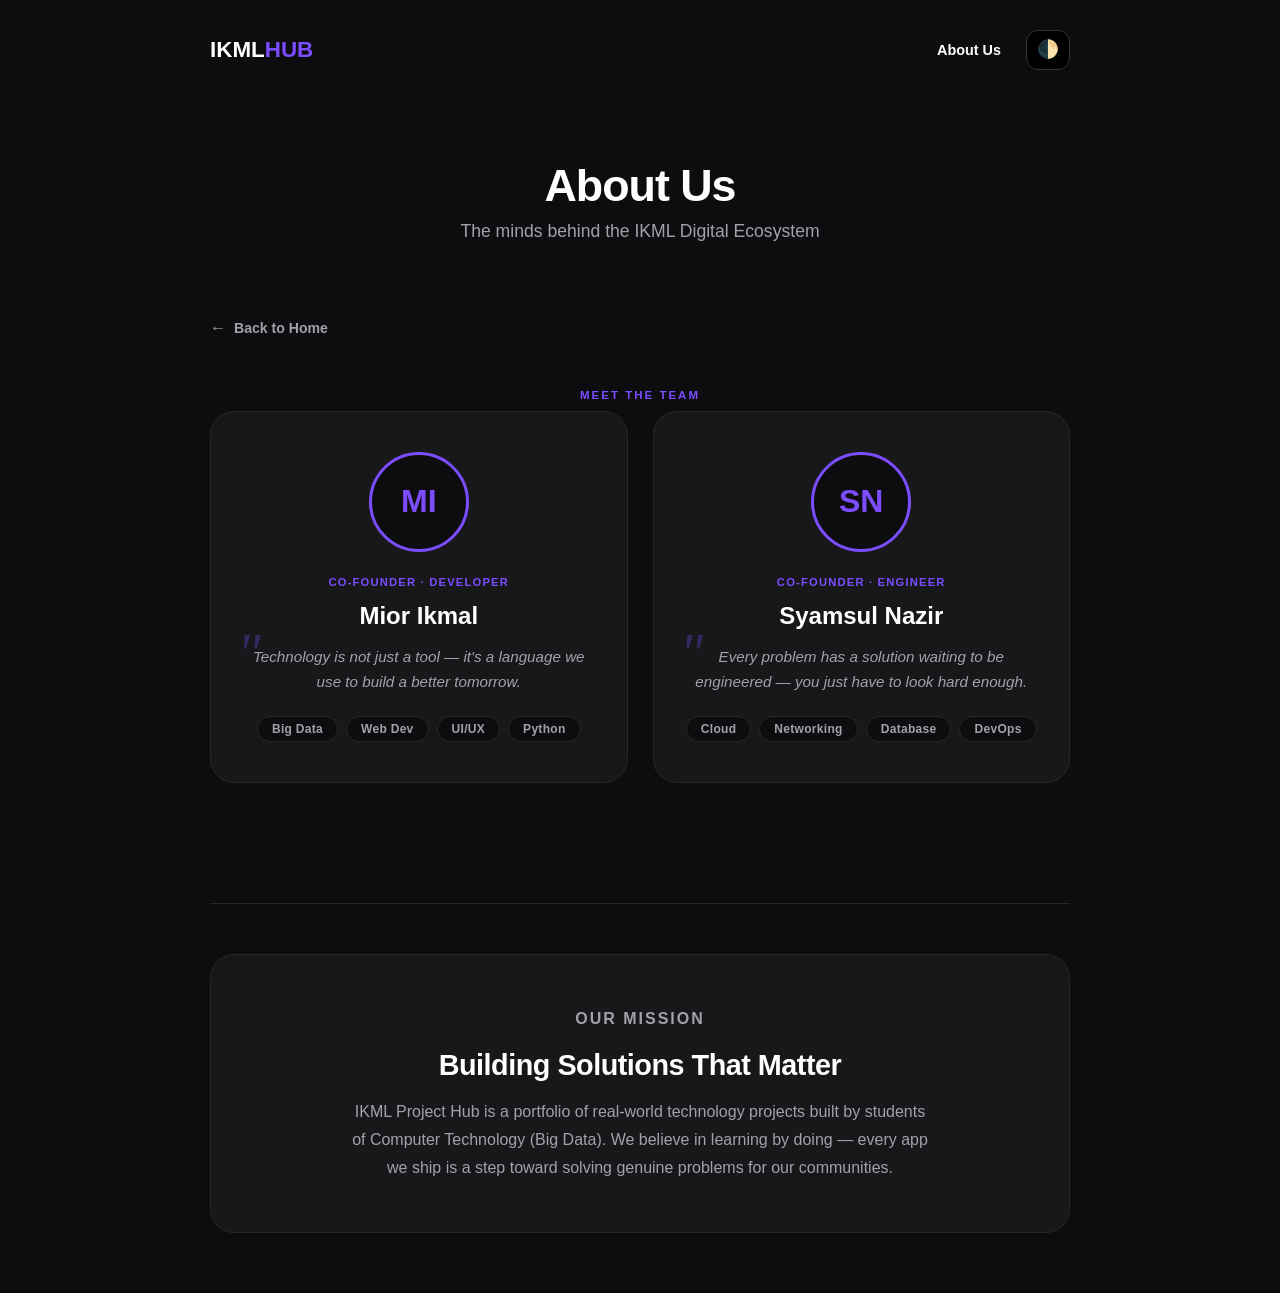
==== aboutus.html @ 6c29adbc "about us" ====
<!DOCTYPE html>
<html lang="en">
<head>
    <meta charset="UTF-8">
    <meta name="viewport" content="width=device-width, initial-scale=1.0">
    <title>About Us – IKML Project Hub</title>
    <link rel="stylesheet" href="homepage.css">
    <script src="https://code.jquery.com/jquery-3.7.1.min.js"></script>
    <script>
        function toggleTheme() {
            const current = document.documentElement.className;
            const next = current === 'light-theme' ? 'dark-theme' : 'light-theme';
            document.documentElement.className = next;
            localStorage.setItem('app-theme', next);
        }

        $(function() {
            const savedTheme = localStorage.getItem('app-theme') || 'dark-theme';
            document.documentElement.className = savedTheme;
        });
    </script>
    <style>
        /* ── About Us page extras ── */

        /* Section title */
        .section-label {
            text-align: center;
            font-size: 0.72rem;
            text-transform: uppercase;
            font-weight: 800;
            letter-spacing: 2px;
            color: var(--primary-purple);
            margin-bottom: 10px;
        }

        /* Team grid – two columns max */
        .team-grid {
            display: grid;
            grid-template-columns: repeat(auto-fit, minmax(320px, 1fr));
            gap: 25px;
            padding-bottom: 60px;
        }

        /* Profile card */
        .profile-card {
            background-color: var(--card-bg);
            border: 1px solid var(--border-color);
            border-radius: 24px;
            padding: 40px 30px;
            text-align: center;
            transition: border-color 0.25s ease, transform 0.25s ease;
        }

        .profile-card:hover {
            border-color: var(--primary-purple);
            transform: translateY(-4px);
        }

        /* Avatar wrapper */
        .avatar-wrap {
            width: 100px;
            height: 100px;
            margin: 0 auto 20px;
            border-radius: 50%;
            border: 3px solid var(--primary-purple);
            overflow: hidden;
            background: var(--bg-color);
            display: flex;
            align-items: center;
            justify-content: center;
        }

        .avatar-wrap img {
            width: 100%;
            height: 100%;
            object-fit: cover;
        }

        /* Fallback initials avatar */
        .avatar-initials {
            font-size: 2rem;
            font-weight: 900;
            color: var(--primary-purple);
        }

        /* Role badge */
        .role-tag {
            font-size: 0.7rem;
            text-transform: uppercase;
            font-weight: 800;
            color: var(--primary-purple);
            letter-spacing: 1.2px;
        }

        .profile-card h3 {
            margin: 12px 0 6px;
            font-size: 1.5rem;
            font-weight: 800;
            color: var(--text-high);
        }

        /* Quote / tagline */
        .profile-quote {
            color: var(--text-low);
            font-size: 0.95rem;
            line-height: 1.65;
            font-style: italic;
            margin: 14px 0 22px;
            position: relative;
            padding: 0 10px;
        }

        .profile-quote::before {
            content: '"';
            font-size: 3.5rem;
            color: var(--primary-purple);
            opacity: 0.3;
            position: absolute;
            top: -18px;
            left: -4px;
            font-family: Georgia, serif;
            line-height: 1;
        }

        /* Skills pills */
        .skill-pills {
            display: flex;
            flex-wrap: wrap;
            justify-content: center;
            gap: 8px;
            margin-top: 6px;
        }

        .pill {
            background: var(--bg-color);
            border: 1px solid var(--border-color);
            color: var(--text-low);
            font-size: 0.75rem;
            font-weight: 600;
            padding: 5px 14px;
            border-radius: 999px;
            letter-spacing: 0.3px;
            transition: border-color 0.2s, color 0.2s;
        }

        .pill:hover {
            border-color: var(--primary-purple);
            color: var(--primary-purple);
        }

        /* Divider */
        .divider {
            border: none;
            border-top: 1px solid var(--border-color);
            margin: 60px 0 50px;
        }

        /* Mission block */
        .mission-block {
            background-color: var(--card-bg);
            border: 1px solid var(--border-color);
            border-radius: 24px;
            padding: 50px 40px;
            text-align: center;
            margin-bottom: 60px;
        }

        .mission-block h2 {
            font-size: 1.8rem;
            font-weight: 900;
            margin: 0 0 16px;
            letter-spacing: -0.5px;
        }

        .mission-block p {
            color: var(--text-low);
            font-size: 1rem;
            line-height: 1.75;
            max-width: 580px;
            margin: 0 auto;
        }

        /* Back link */
        .back-link {
            display: inline-flex;
            align-items: center;
            gap: 8px;
            color: var(--text-low);
            text-decoration: none;
            font-size: 0.88rem;
            font-weight: 600;
            margin-bottom: 40px;
            transition: color 0.2s;
        }

        .back-link:hover { color: var(--primary-purple); }
        .back-link::before { content: '←'; font-size: 1rem; }

        @media (max-width: 600px) {
            .team-grid { grid-template-columns: 1fr; }
            .mission-block { padding: 36px 24px; }
            .mission-block h2 { font-size: 1.4rem; }
        }
    </style>
</head>
<body>

<div class="page-wrapper">

    <!-- ── Navigation (same as homepage) ── -->
    <nav class="main-nav">
        <div class="logo">IKML<span>HUB</span></div>
        <div class="nav-links">
            <a href="aboutus.html" class="nav-item">About Us</a>
            <button onclick="toggleTheme()" class="theme-toggle">🌓</button>
        </div>
    </nav>

    <!-- ── Hero ── -->
    <header class="hero">
        <h1>About Us</h1>
        <p>The minds behind the IKML Digital Ecosystem</p>
    </header>

    <!-- Back to homepage -->
    <a href="homepage.html" class="back-link">Back to Home</a>

    <!-- ── Team Cards ── -->
    <p class="section-label">Meet the Team</p>

    <main class="team-grid">

        <!-- Member 1: Mior Ikmal -->
        <div class="profile-card">
            <div class="avatar-wrap">
                <!-- Replace src with real photo path e.g. "miorikmal.jpg" -->
                <img src="miorikmal.jpg" alt="Mior Ikmal"
                     onerror="this.style.display='none'; this.nextElementSibling.style.display='flex';">
                <div class="avatar-initials" style="display:none;">MI</div>
            </div>
            <span class="role-tag">Co-Founder · Developer</span>
            <h3>Mior Ikmal</h3>
            <p class="profile-quote">
                Technology is not just a tool — it's a language we use to build a better tomorrow.
            </p>
            <div class="skill-pills">
                <span class="pill">Big Data</span>
                <span class="pill">Web Dev</span>
                <span class="pill">UI/UX</span>
                <span class="pill">Python</span>
            </div>
        </div>

        <!-- Member 2: Syamsul Nazir -->
        <div class="profile-card">
            <div class="avatar-wrap">
                <!-- Replace src with real photo path e.g. "syamsulnazir.jpg" -->
                <img src="syamsulnazir.jpg" alt="Syamsul Nazir"
                     onerror="this.style.display='none'; this.nextElementSibling.style.display='flex';">
                <div class="avatar-initials" style="display:none;">SN</div>
            </div>
            <span class="role-tag">Co-Founder · Engineer</span>
            <h3>Syamsul Nazir</h3>
            <p class="profile-quote">
                Every problem has a solution waiting to be engineered — you just have to look hard enough.
            </p>
            <div class="skill-pills">
                <span class="pill">Cloud</span>
                <span class="pill">Networking</span>
                <span class="pill">Database</span>
                <span class="pill">DevOps</span>
            </div>
        </div>

    </main>

    <hr class="divider">

    <!-- ── Mission Block ── -->
    <div class="mission-block">
        <p class="section-label" style="text-align:center; margin-bottom:16px;">Our Mission</p>
        <h2>Building Solutions That Matter</h2>
        <p>
            IKML Project Hub is a portfolio of real-world technology projects built by students
            of Computer Technology (Big Data). We believe in learning by doing — every app we
            ship is a step toward solving genuine problems for our communities.
        </p>
    </div>

</div>
</body>
</html>
---- homepage.css ----
:root {
    --bg-color: #0d0d0f;
    --card-bg: #18181b;
    --border-color: #27272a;
    --primary-purple: #7c4dff;
    --text-high: #ffffff;
    --text-low: #a1a1aa;
    /* Theme switcher variables */
    --switcher-bg: #000000;
    --switcher-text: #ffffff;
    --switcher-border: #333333;
}

.light-theme {
    --bg-color: #f4f4f5;
    --card-bg: #ffffff;
    --border-color: #e4e4e7;
    --primary-purple: #6200ee;
    --text-high: #18181b;
    --text-low: #52525b;
    /* Switcher stays black in light mode */
    --switcher-bg: #000000;
    --switcher-text: #ffffff;
    --switcher-border: #000000;
}

* {
    box-sizing: border-box;
    transition: background 0.3s ease, color 0.3s ease, border-color 0.3s ease;
}

body {
    margin: 0;
    padding: 0;
    font-family: 'Inter', -apple-system, BlinkMacSystemFont, "Segoe UI", Roboto, sans-serif;
    background-color: var(--bg-color);
    color: var(--text-high);
}

.page-wrapper {
    max-width: 900px;
    margin: 0 auto;
    padding: 0 20px;
}

/* Navigation */
.main-nav {
    display: flex;
    justify-content: space-between;
    align-items: center;
    padding: 30px 0;
}

.logo {
    font-weight: 800;
    font-size: 1.4rem;
}

.logo span { color: var(--primary-purple); }

.nav-links {
    display: flex;
    align-items: center;
    gap: 25px;
}

.nav-item {
    text-decoration: none;
    color: var(--text-high);
    font-weight: 600;
    font-size: 0.9rem;
    transition: color 0.2s;
}

.nav-item:hover {
    color: var(--primary-purple);
}

/* Black Theme Toggle */
.theme-toggle {
    background-color: var(--switcher-bg);
    color: var(--switcher-text);
    border: 1px solid var(--switcher-border);
    padding: 10px;
    border-radius: 12px;
    cursor: pointer;
    font-size: 1.1rem;
    display: flex;
    align-items: center;
    justify-content: center;
    line-height: 1;
    /* Prevent lag by using simple transform */
    transition: transform 0.1s ease;
}

.theme-toggle:hover {
    transform: scale(1.05);
}

.theme-toggle:active {
    transform: scale(0.95);
}

/* Hero Section */
.hero {
    text-align: center;
    padding: 60px 0;
}

.hero h1 {
    font-size: 2.8rem;
    margin: 0;
    font-weight: 900;
    letter-spacing: -1px;
}

.hero p {
    color: var(--text-low);
    margin-top: 10px;
    font-size: 1.1rem;
}

/* App Grid */
.app-grid {
    display: grid;
    grid-template-columns: repeat(auto-fit, minmax(320px, 1fr));
    gap: 25px;
    padding-bottom: 60px;
}

.app-card {
    background-color: var(--card-bg);
    border: 1px solid var(--border-color);
    border-radius: 24px;
    padding: 40px 30px;
    text-align: center;
}

.app-card:hover {
    border-color: var(--primary-purple);
}

/* Logo Frame */
.logo-box {
    width: 80px;
    height: 80px;
    margin: 0 auto 20px;
    background: var(--bg-color);
    border: 1px solid var(--border-color);
    border-radius: 20px;
    padding: 15px;
    display: flex;
    align-items: center;
    justify-content: center;
}

.project-icon {
    max-width: 100%;
    max-height: 100%;
    object-fit: contain;
}

/* App Content */
.category-tag {
    font-size: 0.7rem;
    text-transform: uppercase;
    font-weight: 800;
    color: var(--primary-purple);
    letter-spacing: 1.2px;
}

.app-info h3 {
    margin: 12px 0 8px;
    font-size: 1.6rem;
    font-weight: 800;
}

.app-info p {
    color: var(--text-low);
    font-size: 0.95rem;
    line-height: 1.6;
    margin-bottom: 30px;
}

.btn-primary {
    display: inline-block;
    background-color: var(--primary-purple);
    color: #ffffff;
    text-decoration: none;
    padding: 14px 32px;
    border-radius: 14px;
    font-weight: 700;
    font-size: 0.9rem;
}

.btn-primary:hover {
    filter: brightness(1.1);
}

/* Mobile Tweak */
@media (max-width: 600px) {
    .hero h1 { font-size: 2.3rem; }
    .app-grid { grid-template-columns: 1fr; }
    .main-nav { padding: 20px 0; }
}
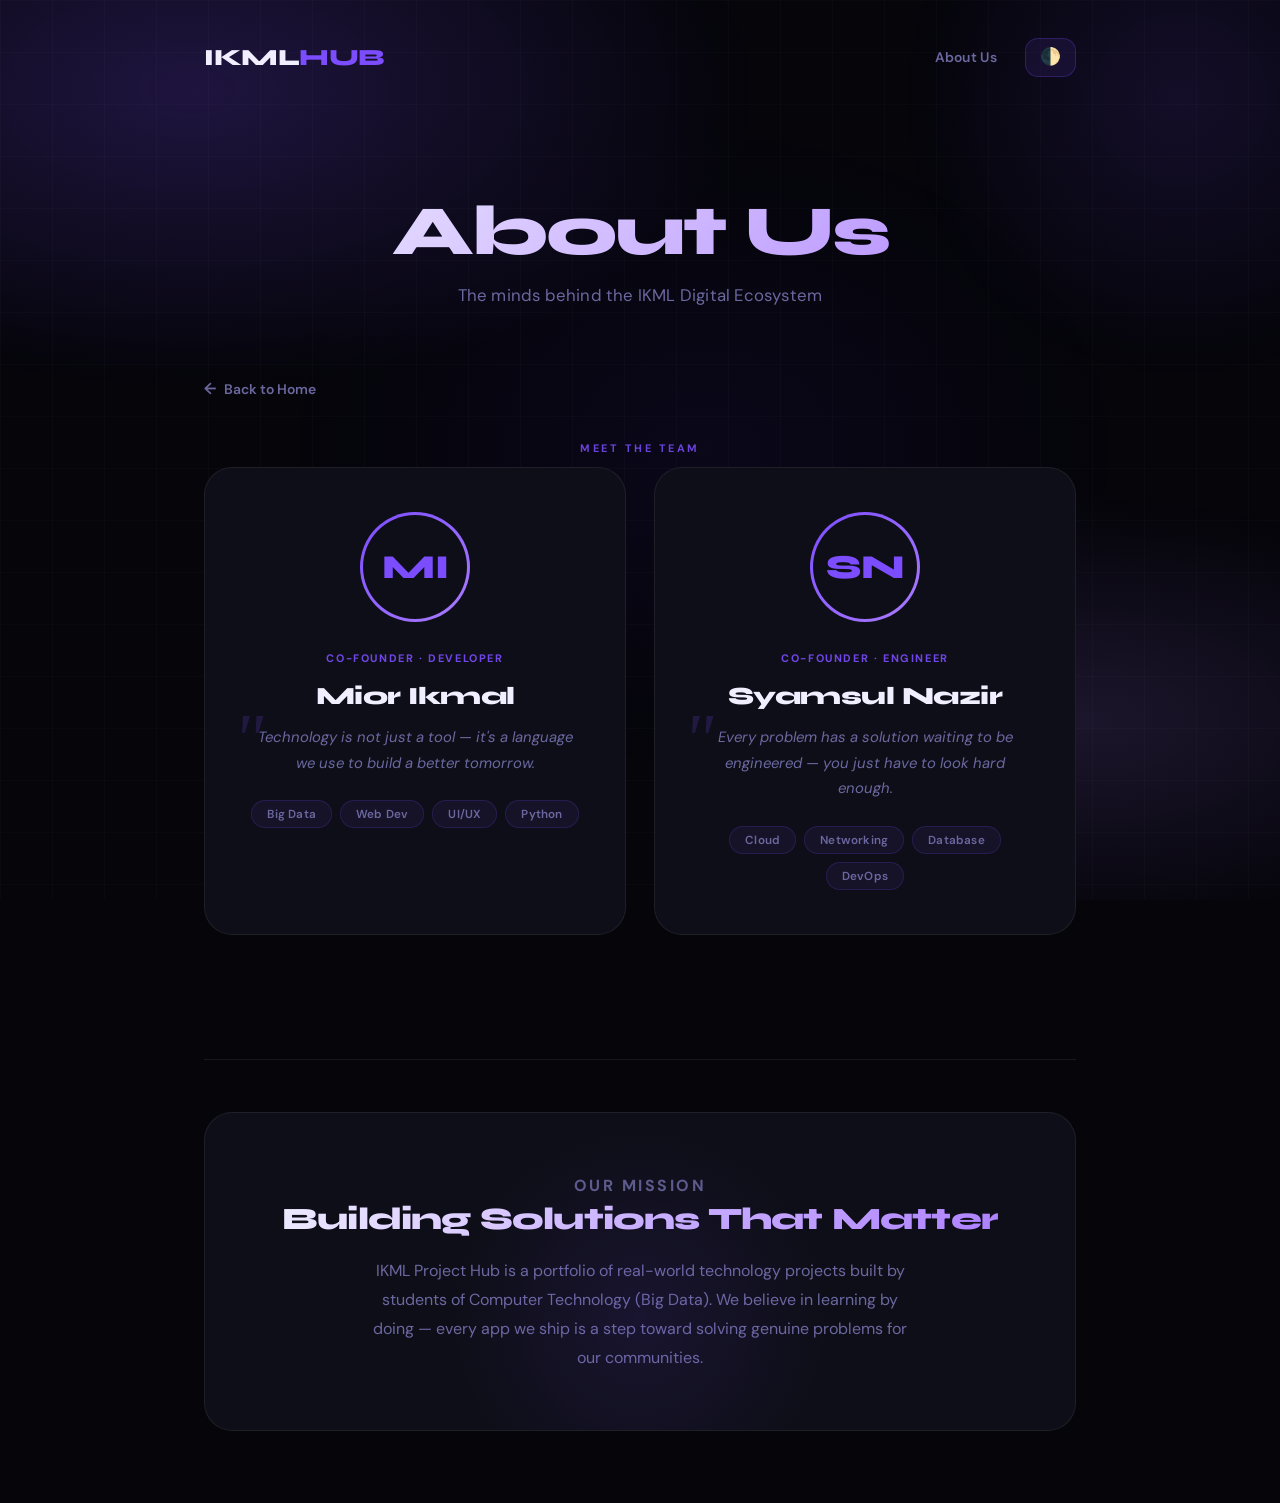
==== commit 43ba984c: "new changes" ====
--- a/aboutus.html
+++ b/aboutus.html
@@ -13,229 +13,45 @@
             document.documentElement.className = next;
             localStorage.setItem('app-theme', next);
         }
-
         $(function() {
             const savedTheme = localStorage.getItem('app-theme') || 'dark-theme';
             document.documentElement.className = savedTheme;
         });
     </script>
-    <style>
-        /* ── About Us page extras ── */
-
-        /* Section title */
-        .section-label {
-            text-align: center;
-            font-size: 0.72rem;
-            text-transform: uppercase;
-            font-weight: 800;
-            letter-spacing: 2px;
-            color: var(--primary-purple);
-            margin-bottom: 10px;
-        }
-
-        /* Team grid – two columns max */
-        .team-grid {
-            display: grid;
-            grid-template-columns: repeat(auto-fit, minmax(320px, 1fr));
-            gap: 25px;
-            padding-bottom: 60px;
-        }
-
-        /* Profile card */
-        .profile-card {
-            background-color: var(--card-bg);
-            border: 1px solid var(--border-color);
-            border-radius: 24px;
-            padding: 40px 30px;
-            text-align: center;
-            transition: border-color 0.25s ease, transform 0.25s ease;
-        }
-
-        .profile-card:hover {
-            border-color: var(--primary-purple);
-            transform: translateY(-4px);
-        }
-
-        /* Avatar wrapper */
-        .avatar-wrap {
-            width: 100px;
-            height: 100px;
-            margin: 0 auto 20px;
-            border-radius: 50%;
-            border: 3px solid var(--primary-purple);
-            overflow: hidden;
-            background: var(--bg-color);
-            display: flex;
-            align-items: center;
-            justify-content: center;
-        }
-
-        .avatar-wrap img {
-            width: 100%;
-            height: 100%;
-            object-fit: cover;
-        }
-
-        /* Fallback initials avatar */
-        .avatar-initials {
-            font-size: 2rem;
-            font-weight: 900;
-            color: var(--primary-purple);
-        }
-
-        /* Role badge */
-        .role-tag {
-            font-size: 0.7rem;
-            text-transform: uppercase;
-            font-weight: 800;
-            color: var(--primary-purple);
-            letter-spacing: 1.2px;
-        }
-
-        .profile-card h3 {
-            margin: 12px 0 6px;
-            font-size: 1.5rem;
-            font-weight: 800;
-            color: var(--text-high);
-        }
-
-        /* Quote / tagline */
-        .profile-quote {
-            color: var(--text-low);
-            font-size: 0.95rem;
-            line-height: 1.65;
-            font-style: italic;
-            margin: 14px 0 22px;
-            position: relative;
-            padding: 0 10px;
-        }
-
-        .profile-quote::before {
-            content: '"';
-            font-size: 3.5rem;
-            color: var(--primary-purple);
-            opacity: 0.3;
-            position: absolute;
-            top: -18px;
-            left: -4px;
-            font-family: Georgia, serif;
-            line-height: 1;
-        }
-
-        /* Skills pills */
-        .skill-pills {
-            display: flex;
-            flex-wrap: wrap;
-            justify-content: center;
-            gap: 8px;
-            margin-top: 6px;
-        }
-
-        .pill {
-            background: var(--bg-color);
-            border: 1px solid var(--border-color);
-            color: var(--text-low);
-            font-size: 0.75rem;
-            font-weight: 600;
-            padding: 5px 14px;
-            border-radius: 999px;
-            letter-spacing: 0.3px;
-            transition: border-color 0.2s, color 0.2s;
-        }
-
-        .pill:hover {
-            border-color: var(--primary-purple);
-            color: var(--primary-purple);
-        }
-
-        /* Divider */
-        .divider {
-            border: none;
-            border-top: 1px solid var(--border-color);
-            margin: 60px 0 50px;
-        }
-
-        /* Mission block */
-        .mission-block {
-            background-color: var(--card-bg);
-            border: 1px solid var(--border-color);
-            border-radius: 24px;
-            padding: 50px 40px;
-            text-align: center;
-            margin-bottom: 60px;
-        }
-
-        .mission-block h2 {
-            font-size: 1.8rem;
-            font-weight: 900;
-            margin: 0 0 16px;
-            letter-spacing: -0.5px;
-        }
-
-        .mission-block p {
-            color: var(--text-low);
-            font-size: 1rem;
-            line-height: 1.75;
-            max-width: 580px;
-            margin: 0 auto;
-        }
-
-        /* Back link */
-        .back-link {
-            display: inline-flex;
-            align-items: center;
-            gap: 8px;
-            color: var(--text-low);
-            text-decoration: none;
-            font-size: 0.88rem;
-            font-weight: 600;
-            margin-bottom: 40px;
-            transition: color 0.2s;
-        }
-
-        .back-link:hover { color: var(--primary-purple); }
-        .back-link::before { content: '←'; font-size: 1rem; }
-
-        @media (max-width: 600px) {
-            .team-grid { grid-template-columns: 1fr; }
-            .mission-block { padding: 36px 24px; }
-            .mission-block h2 { font-size: 1.4rem; }
-        }
-    </style>
 </head>
 <body>
 
 <div class="page-wrapper">
 
-    <!-- ── Navigation (same as homepage) ── -->
+    <!-- NAV -->
     <nav class="main-nav">
-        <div class="logo">IKML<span>HUB</span></div>
+        <a href="homepage.html" class="logo">IKML<span>HUB</span></a>
         <div class="nav-links">
             <a href="aboutus.html" class="nav-item">About Us</a>
             <button onclick="toggleTheme()" class="theme-toggle">🌓</button>
         </div>
     </nav>
 
-    <!-- ── Hero ── -->
+    <!-- HERO -->
     <header class="hero">
         <h1>About Us</h1>
         <p>The minds behind the IKML Digital Ecosystem</p>
     </header>
 
-    <!-- Back to homepage -->
+    <!-- BACK LINK -->
     <a href="homepage.html" class="back-link">Back to Home</a>
 
-    <!-- ── Team Cards ── -->
+    <!-- TEAM LABEL -->
     <p class="section-label">Meet the Team</p>
 
+    <!-- TEAM CARDS -->
     <main class="team-grid">
 
-        <!-- Member 1: Mior Ikmal -->
+        <!-- Mior Ikmal -->
         <div class="profile-card">
             <div class="avatar-wrap">
-                <!-- Replace src with real photo path e.g. "miorikmal.jpg" -->
                 <img src="miorikmal.jpg" alt="Mior Ikmal"
-                     onerror="this.style.display='none'; this.nextElementSibling.style.display='flex';">
+                     onerror="this.style.display='none';this.nextElementSibling.style.display='flex';">
                 <div class="avatar-initials" style="display:none;">MI</div>
             </div>
             <span class="role-tag">Co-Founder · Developer</span>
@@ -251,12 +67,11 @@
             </div>
         </div>
 
-        <!-- Member 2: Syamsul Nazir -->
+        <!-- Syamsul Nazir -->
         <div class="profile-card">
             <div class="avatar-wrap">
-                <!-- Replace src with real photo path e.g. "syamsulnazir.jpg" -->
                 <img src="syamsulnazir.jpg" alt="Syamsul Nazir"
-                     onerror="this.style.display='none'; this.nextElementSibling.style.display='flex';">
+                     onerror="this.style.display='none';this.nextElementSibling.style.display='flex';">
                 <div class="avatar-initials" style="display:none;">SN</div>
             </div>
             <span class="role-tag">Co-Founder · Engineer</span>
@@ -276,9 +91,9 @@
 
     <hr class="divider">
 
-    <!-- ── Mission Block ── -->
+    <!-- MISSION -->
     <div class="mission-block">
-        <p class="section-label" style="text-align:center; margin-bottom:16px;">Our Mission</p>
+        <p class="section-label">Our Mission</p>
         <h2>Building Solutions That Matter</h2>
         <p>
             IKML Project Hub is a portfolio of real-world technology projects built by students
@@ -289,4 +104,4 @@
 
 </div>
 </body>
-</html>
+</html>
--- a/homepage.css
+++ b/homepage.css
@@ -1,205 +1,611 @@
+@import url('https://fonts.googleapis.com/css2?family=Syne:wght@700;800&family=DM+Sans:ital,wght@0,400;0,500;0,600;1,400&display=swap');
+
+/* ══════════════════════════════════════════
+   TOKENS
+══════════════════════════════════════════ */
 :root {
-    --bg-color: #0d0d0f;
-    --card-bg: #18181b;
-    --border-color: #27272a;
-    --primary-purple: #7c4dff;
-    --text-high: #ffffff;
-    --text-low: #a1a1aa;
-    /* Theme switcher variables */
-    --switcher-bg: #000000;
-    --switcher-text: #ffffff;
-    --switcher-border: #333333;
+    --bg:      #05050a;
+    --surface: #0e0e18;
+    --border:  rgba(255,255,255,0.07);
+    --purple:  #7c4dff;
+    --purple2: #aa7cff;
+    --text-hi: #f0eeff;
+    --text-lo: #6b68a0;
+    --glow:    rgba(124,77,255,0.35);
 }
 
 .light-theme {
-    --bg-color: #f4f4f5;
-    --card-bg: #ffffff;
-    --border-color: #e4e4e7;
-    --primary-purple: #6200ee;
-    --text-high: #18181b;
-    --text-low: #52525b;
-    /* Switcher stays black in light mode */
-    --switcher-bg: #000000;
-    --switcher-text: #ffffff;
-    --switcher-border: #000000;
-}
-
-* {
+    --bg:      #f0eeff;
+    --surface: #ffffff;
+    --border:  rgba(0,0,0,0.07);
+    --purple:  #5b2ee8;
+    --purple2: #7c4dff;
+    --text-hi: #14112e;
+    --text-lo: #7a75a8;
+    --glow:    rgba(91,46,232,0.18);
+}
+
+/* ══════════════════════════════════════════
+   RESET
+══════════════════════════════════════════ */
+*, *::before, *::after {
     box-sizing: border-box;
-    transition: background 0.3s ease, color 0.3s ease, border-color 0.3s ease;
-}
+    margin: 0; padding: 0;
+}
+
+html { scroll-behavior: smooth; }
 
 body {
-    margin: 0;
-    padding: 0;
-    font-family: 'Inter', -apple-system, BlinkMacSystemFont, "Segoe UI", Roboto, sans-serif;
-    background-color: var(--bg-color);
-    color: var(--text-high);
-}
-
+    font-family: 'DM Sans', -apple-system, BlinkMacSystemFont, sans-serif;
+    background-color: var(--bg);
+    color: var(--text-hi);
+    overflow-x: hidden;
+    min-height: 100vh;
+    transition: background-color 0.4s ease, color 0.4s ease;
+}
+
+/* ══════════════════════════════════════════
+   AURORA BACKGROUND
+══════════════════════════════════════════ */
+body::before {
+    content: '';
+    position: fixed;
+    inset: 0;
+    z-index: 0;
+    pointer-events: none;
+    background:
+        radial-gradient(ellipse 80% 60% at 15%  10%, rgba(124,77,255,0.22) 0%, transparent 55%),
+        radial-gradient(ellipse 60% 45% at 85%  80%, rgba(169,124,255,0.14) 0%, transparent 55%),
+        radial-gradient(ellipse 50% 55% at 55%  50%, rgba(91,46,232,0.07)  0%, transparent 65%);
+    animation: auroraShift 14s ease-in-out infinite alternate;
+}
+
+.light-theme body::before { opacity: 0.45; }
+
+@keyframes auroraShift {
+    0%   { transform: scale(1)    rotate(0deg)  translate(0,0); }
+    40%  { transform: scale(1.08) rotate(2deg)  translate(-20px, 30px); }
+    100% { transform: scale(0.96) rotate(-1.5deg) translate(15px,-20px); }
+}
+
+/* Big glow orb top-right */
+body::after {
+    content: '';
+    position: fixed;
+    width: 560px; height: 560px;
+    border-radius: 50%;
+    background: radial-gradient(circle, rgba(124,77,255,0.13) 0%, transparent 70%);
+    top: -180px; right: -180px;
+    animation: floatOrb 22s ease-in-out infinite;
+    pointer-events: none;
+    z-index: 0;
+}
+
+@keyframes floatOrb {
+    0%,100% { transform: translate(0,0)       scale(1); }
+    35%     { transform: translate(-70px,90px) scale(1.12); }
+    70%     { transform: translate(45px,-50px) scale(0.9); }
+}
+
+/* ══════════════════════════════════════════
+   GRID OVERLAY TEXTURE
+══════════════════════════════════════════ */
+.page-wrapper::before {
+    content: '';
+    position: fixed;
+    inset: 0;
+    pointer-events: none;
+    z-index: 0;
+    background-image:
+        linear-gradient(rgba(255,255,255,0.018) 1px, transparent 1px),
+        linear-gradient(90deg, rgba(255,255,255,0.018) 1px, transparent 1px);
+    background-size: 52px 52px;
+}
+
+.light-theme .page-wrapper::before {
+    background-image:
+        linear-gradient(rgba(0,0,0,0.028) 1px, transparent 1px),
+        linear-gradient(90deg, rgba(0,0,0,0.028) 1px, transparent 1px);
+}
+
+/* ══════════════════════════════════════════
+   PAGE WRAPPER
+══════════════════════════════════════════ */
 .page-wrapper {
-    max-width: 900px;
+    position: relative;
+    z-index: 1;
+    max-width: 920px;
     margin: 0 auto;
-    padding: 0 20px;
-}
-
-/* Navigation */
+    padding: 0 24px;
+}
+
+/* ══════════════════════════════════════════
+   NAVIGATION
+══════════════════════════════════════════ */
 .main-nav {
     display: flex;
     justify-content: space-between;
     align-items: center;
-    padding: 30px 0;
+    padding: 38px 0;
+    animation: slideDown 0.8s cubic-bezier(0.22,1,0.36,1) both;
+}
+
+@keyframes slideDown {
+    from { opacity: 0; transform: translateY(-24px); }
+    to   { opacity: 1; transform: translateY(0); }
 }
 
 .logo {
+    font-family: 'Syne', sans-serif;
     font-weight: 800;
-    font-size: 1.4rem;
-}
-
-.logo span { color: var(--primary-purple); }
+    font-size: 1.45rem;
+    letter-spacing: -0.5px;
+    color: var(--text-hi);
+    text-decoration: none;
+}
+
+.logo span {
+    color: var(--purple);
+    position: relative;
+}
+
+.logo span::after {
+    content: '';
+    position: absolute;
+    left: 0; bottom: -2px;
+    width: 100%; height: 2px;
+    background: linear-gradient(90deg, var(--purple), var(--purple2));
+    border-radius: 2px;
+    transform: scaleX(0);
+    transform-origin: left;
+    transition: transform 0.35s cubic-bezier(0.22,1,0.36,1);
+}
+
+.logo:hover span::after { transform: scaleX(1); }
 
 .nav-links {
     display: flex;
     align-items: center;
-    gap: 25px;
+    gap: 28px;
 }
 
 .nav-item {
     text-decoration: none;
-    color: var(--text-high);
+    color: var(--text-lo);
     font-weight: 600;
-    font-size: 0.9rem;
+    font-size: 0.87rem;
+    letter-spacing: 0.3px;
     transition: color 0.2s;
-}
-
-.nav-item:hover {
-    color: var(--primary-purple);
-}
-
-/* Black Theme Toggle */
+    position: relative;
+}
+
+.nav-item::after {
+    content: '';
+    position: absolute;
+    left: 0; bottom: -3px;
+    width: 0; height: 1.5px;
+    background: var(--purple);
+    border-radius: 2px;
+    transition: width 0.28s ease;
+}
+
+.nav-item:hover { color: var(--text-hi); }
+.nav-item:hover::after { width: 100%; }
+
+/* Theme toggle */
 .theme-toggle {
-    background-color: var(--switcher-bg);
-    color: var(--switcher-text);
-    border: 1px solid var(--switcher-border);
-    padding: 10px;
-    border-radius: 12px;
+    background: rgba(124,77,255,0.1);
+    color: var(--text-hi);
+    border: 1px solid rgba(124,77,255,0.25);
+    padding: 10px 14px;
+    border-radius: 13px;
     cursor: pointer;
-    font-size: 1.1rem;
-    display: flex;
-    align-items: center;
-    justify-content: center;
+    font-size: 1.05rem;
+    display: flex; align-items: center; justify-content: center;
     line-height: 1;
-    /* Prevent lag by using simple transform */
-    transition: transform 0.1s ease;
+    transition: background 0.25s, box-shadow 0.25s, transform 0.15s, border-color 0.25s;
 }
 
 .theme-toggle:hover {
-    transform: scale(1.05);
-}
-
-.theme-toggle:active {
-    transform: scale(0.95);
-}
-
-/* Hero Section */
+    background: rgba(124,77,255,0.2);
+    border-color: rgba(124,77,255,0.5);
+    box-shadow: 0 0 20px var(--glow);
+    transform: scale(1.08);
+}
+
+.theme-toggle:active { transform: scale(0.93); }
+
+/* ══════════════════════════════════════════
+   HERO
+══════════════════════════════════════════ */
 .hero {
     text-align: center;
-    padding: 60px 0;
+    padding: 80px 0 72px;
+    animation: fadeUp 1s cubic-bezier(0.22,1,0.36,1) 0.12s both;
+}
+
+@keyframes fadeUp {
+    from { opacity: 0; transform: translateY(36px); }
+    to   { opacity: 1; transform: translateY(0); }
 }
 
 .hero h1 {
-    font-size: 2.8rem;
-    margin: 0;
-    font-weight: 900;
-    letter-spacing: -1px;
+    font-family: 'Syne', sans-serif;
+    font-size: clamp(2.8rem, 6.5vw, 4.4rem);
+    font-weight: 800;
+    letter-spacing: -2.5px;
+    line-height: 1.04;
+    background: linear-gradient(135deg, var(--text-hi) 0%, var(--purple2) 55%, var(--purple) 100%);
+    -webkit-background-clip: text;
+    -webkit-text-fill-color: transparent;
+    background-clip: text;
+    background-size: 200% 200%;
+    animation: gradientShift 6s ease-in-out infinite;
+}
+
+@keyframes gradientShift {
+    0%,100% { background-position: 0% 50%; }
+    50%      { background-position: 100% 50%; }
 }
 
 .hero p {
-    color: var(--text-low);
-    margin-top: 10px;
-    font-size: 1.1rem;
-}
-
-/* App Grid */
-.app-grid {
+    color: var(--text-lo);
+    margin-top: 16px;
+    font-size: 1.05rem;
+    letter-spacing: 0.2px;
+}
+
+/* ══════════════════════════════════════════
+   SECTION LABEL
+══════════════════════════════════════════ */
+.section-label {
+    text-align: center;
+    font-size: 0.68rem;
+    text-transform: uppercase;
+    font-weight: 700;
+    letter-spacing: 2.5px;
+    color: var(--purple);
+    margin-bottom: 12px;
+    opacity: 0.85;
+}
+
+/* ══════════════════════════════════════════
+   GRIDS
+══════════════════════════════════════════ */
+.app-grid, .team-grid {
     display: grid;
     grid-template-columns: repeat(auto-fit, minmax(320px, 1fr));
-    gap: 25px;
-    padding-bottom: 60px;
-}
-
-.app-card {
-    background-color: var(--card-bg);
-    border: 1px solid var(--border-color);
-    border-radius: 24px;
-    padding: 40px 30px;
+    gap: 28px;
+    padding-bottom: 72px;
+}
+
+/* ══════════════════════════════════════════
+   CARDS — shared styles
+══════════════════════════════════════════ */
+.app-card, .profile-card {
+    background: var(--surface);
+    border: 1px solid var(--border);
+    border-radius: 28px;
+    padding: 44px 34px;
     text-align: center;
-}
-
-.app-card:hover {
-    border-color: var(--primary-purple);
-}
-
-/* Logo Frame */
+    position: relative;
+    overflow: hidden;
+    transition:
+        transform  0.38s cubic-bezier(0.22,1,0.36,1),
+        border-color 0.3s,
+        box-shadow 0.38s;
+}
+
+/* Staggered entrance */
+.app-card:nth-child(1),
+.profile-card:nth-child(1) { animation: cardIn 0.9s cubic-bezier(0.22,1,0.36,1) 0.22s both; }
+.app-card:nth-child(2),
+.profile-card:nth-child(2) { animation: cardIn 0.9s cubic-bezier(0.22,1,0.36,1) 0.38s both; }
+
+@keyframes cardIn {
+    from { opacity: 0; transform: translateY(48px) scale(0.96); }
+    to   { opacity: 1; transform: translateY(0) scale(1); }
+}
+
+/* Shimmer sweep */
+.app-card::before, .profile-card::before {
+    content: '';
+    position: absolute;
+    top: 0; left: -120%;
+    width: 55%; height: 100%;
+    background: linear-gradient(90deg, transparent, rgba(255,255,255,0.06), transparent);
+    transform: skewX(-12deg);
+    transition: left 0.65s ease;
+    pointer-events: none;
+}
+
+/* Top-right glow orb */
+.app-card::after, .profile-card::after {
+    content: '';
+    position: absolute;
+    top: -40px; right: -40px;
+    width: 140px; height: 140px;
+    border-radius: 50%;
+    background: radial-gradient(circle, rgba(124,77,255,0.18) 0%, transparent 70%);
+    opacity: 0;
+    transition: opacity 0.4s;
+    pointer-events: none;
+}
+
+/* Hover state */
+.app-card:hover, .profile-card:hover {
+    border-color: rgba(124,77,255,0.5);
+    box-shadow:
+        0 0 0 1px rgba(124,77,255,0.18),
+        0 24px 64px rgba(0,0,0,0.42),
+        0 0 48px var(--glow);
+    transform: translateY(-8px) scale(1.015);
+}
+
+.app-card:hover::before, .profile-card:hover::before { left: 150%; }
+.app-card:hover::after, .profile-card:hover::after   { opacity: 1; }
+
+/* ── Logo box ── */
 .logo-box {
-    width: 80px;
-    height: 80px;
-    margin: 0 auto 20px;
-    background: var(--bg-color);
-    border: 1px solid var(--border-color);
-    border-radius: 20px;
+    width: 86px; height: 86px;
+    margin: 0 auto 24px;
+    background: rgba(124,77,255,0.08);
+    border: 1px solid rgba(124,77,255,0.18);
+    border-radius: 22px;
     padding: 15px;
-    display: flex;
-    align-items: center;
-    justify-content: center;
+    display: flex; align-items: center; justify-content: center;
+    transition: background 0.3s, box-shadow 0.3s;
+}
+
+.app-card:hover .logo-box {
+    background: rgba(124,77,255,0.15);
+    box-shadow: 0 0 24px rgba(124,77,255,0.28);
 }
 
 .project-icon {
-    max-width: 100%;
-    max-height: 100%;
+    max-width: 100%; max-height: 100%;
     object-fit: contain;
-}
-
-/* App Content */
-.category-tag {
-    font-size: 0.7rem;
+    border-radius: 8px;
+}
+
+/* ── Tags ── */
+.category-tag, .role-tag {
+    font-size: 0.68rem;
     text-transform: uppercase;
+    font-weight: 700;
+    color: var(--purple);
+    letter-spacing: 1.6px;
+    opacity: 0.9;
+}
+
+/* ── Headings ── */
+.app-info h3, .profile-card h3 {
+    font-family: 'Syne', sans-serif;
+    margin: 14px 0 10px;
+    font-size: 1.55rem;
     font-weight: 800;
-    color: var(--primary-purple);
-    letter-spacing: 1.2px;
-}
-
-.app-info h3 {
-    margin: 12px 0 8px;
-    font-size: 1.6rem;
-    font-weight: 800;
-}
-
+    letter-spacing: -0.5px;
+    color: var(--text-hi);
+}
+
+/* ── Body text ── */
 .app-info p {
-    color: var(--text-low);
-    font-size: 0.95rem;
-    line-height: 1.6;
+    color: var(--text-lo);
+    font-size: 0.93rem;
+    line-height: 1.7;
     margin-bottom: 30px;
 }
 
+/* ── CTA button ── */
 .btn-primary {
     display: inline-block;
-    background-color: var(--primary-purple);
-    color: #ffffff;
+    background: linear-gradient(135deg, var(--purple) 0%, var(--purple2) 100%);
+    color: #fff;
     text-decoration: none;
-    padding: 14px 32px;
+    padding: 14px 36px;
     border-radius: 14px;
     font-weight: 700;
-    font-size: 0.9rem;
+    font-size: 0.88rem;
+    letter-spacing: 0.3px;
+    position: relative;
+    overflow: hidden;
+    transition: box-shadow 0.3s, transform 0.2s;
+}
+
+.btn-primary::before {
+    content: '';
+    position: absolute;
+    inset: 0;
+    background: linear-gradient(135deg, rgba(255,255,255,0.15) 0%, transparent 60%);
+    opacity: 0;
+    transition: opacity 0.2s;
 }
 
 .btn-primary:hover {
-    filter: brightness(1.1);
-}
-
-/* Mobile Tweak */
-@media (max-width: 600px) {
-    .hero h1 { font-size: 2.3rem; }
-    .app-grid { grid-template-columns: 1fr; }
-    .main-nav { padding: 20px 0; }
+    box-shadow: 0 10px 32px rgba(124,77,255,0.5);
+    transform: translateY(-2px);
+}
+
+.btn-primary:hover::before { opacity: 1; }
+.btn-primary:active { transform: translateY(0); }
+
+/* ══════════════════════════════════════════
+   AVATAR  (about page)
+══════════════════════════════════════════ */
+.avatar-wrap {
+    width: 110px; height: 110px;
+    margin: 0 auto 24px;
+    border-radius: 50%;
+    border: 3px solid transparent;
+    background:
+        linear-gradient(var(--surface), var(--surface)) padding-box,
+        linear-gradient(135deg, var(--purple), var(--purple2)) border-box;
+    overflow: hidden;
+    display: flex; align-items: center; justify-content: center;
+    transition: box-shadow 0.35s;
+}
+
+.profile-card:hover .avatar-wrap {
+    box-shadow: 0 0 32px rgba(124,77,255,0.42);
+}
+
+.avatar-wrap img { width: 100%; height: 100%; object-fit: cover; }
+
+.avatar-initials {
+    font-family: 'Syne', sans-serif;
+    font-size: 2.1rem;
+    font-weight: 800;
+    color: var(--purple);
+}
+
+/* ── Quote ── */
+.profile-quote {
+    color: var(--text-lo);
+    font-size: 0.93rem;
+    line-height: 1.72;
+    font-style: italic;
+    margin: 14px 0 24px;
+    position: relative;
+    padding: 0 12px;
+}
+
+.profile-quote::before {
+    content: '"';
+    position: absolute;
+    top: -22px; left: -6px;
+    font-size: 4.5rem;
+    color: var(--purple);
+    opacity: 0.18;
+    font-family: Georgia, serif;
+    line-height: 1;
+}
+
+/* ── Skill pills ── */
+.skill-pills {
+    display: flex; flex-wrap: wrap;
+    justify-content: center;
+    gap: 8px; margin-top: 6px;
+}
+
+.pill {
+    background: rgba(124,77,255,0.07);
+    border: 1px solid rgba(124,77,255,0.18);
+    color: var(--text-lo);
+    font-size: 0.73rem;
+    font-weight: 600;
+    padding: 5px 15px;
+    border-radius: 999px;
+    letter-spacing: 0.2px;
+    transition: background 0.22s, color 0.22s, border-color 0.22s, transform 0.22s;
+}
+
+.pill:hover {
+    background: rgba(124,77,255,0.18);
+    border-color: rgba(124,77,255,0.5);
+    color: var(--purple2);
+    transform: translateY(-2px);
+}
+
+/* ══════════════════════════════════════════
+   DIVIDER
+══════════════════════════════════════════ */
+.divider {
+    border: none;
+    border-top: 1px solid var(--border);
+    margin: 52px 0;
+    position: relative;
+}
+
+.divider::after {
+    content: '';
+    position: absolute;
+    top: -1.5px; left: 50%;
+    transform: translateX(-50%);
+    width: 72px; height: 2.5px;
+    background: linear-gradient(90deg, transparent, var(--purple), var(--purple2), transparent);
+    border-radius: 2px;
+}
+
+/* ══════════════════════════════════════════
+   MISSION BLOCK
+══════════════════════════════════════════ */
+.mission-block {
+    background: var(--surface);
+    border: 1px solid var(--border);
+    border-radius: 28px;
+    padding: 58px 50px;
+    text-align: center;
+    margin-bottom: 72px;
+    position: relative;
+    overflow: hidden;
+    animation: fadeUp 1s cubic-bezier(0.22,1,0.36,1) 0.5s both;
+}
+
+.mission-block::before {
+    content: '';
+    position: absolute;
+    bottom: -80px; left: 50%;
+    transform: translateX(-50%);
+    width: 380px; height: 380px;
+    border-radius: 50%;
+    background: radial-gradient(circle, rgba(124,77,255,0.1) 0%, transparent 70%);
+    pointer-events: none;
+}
+
+.mission-block h2 {
+    font-family: 'Syne', sans-serif;
+    font-size: 1.95rem;
+    font-weight: 800;
+    letter-spacing: -0.8px;
+    margin-bottom: 18px;
+    background: linear-gradient(135deg, var(--text-hi), var(--purple2));
+    -webkit-background-clip: text;
+    -webkit-text-fill-color: transparent;
+    background-clip: text;
+}
+
+.mission-block p {
+    color: var(--text-lo);
+    font-size: 1rem;
+    line-height: 1.82;
+    max-width: 560px;
+    margin: 0 auto;
+}
+
+/* ══════════════════════════════════════════
+   BACK LINK
+══════════════════════════════════════════ */
+.back-link {
+    display: inline-flex;
+    align-items: center;
+    gap: 8px;
+    color: var(--text-lo);
+    text-decoration: none;
+    font-size: 0.87rem;
+    font-weight: 600;
+    margin-bottom: 42px;
+    transition: color 0.22s, gap 0.22s;
+}
+
+.back-link::before {
+    content: '←';
+    font-size: 1rem;
+    display: inline-block;
+    transition: transform 0.22s;
+}
+
+.back-link:hover { color: var(--purple2); gap: 13px; }
+.back-link:hover::before { transform: translateX(-4px); }
+
+/* ══════════════════════════════════════════
+   RESPONSIVE
+══════════════════════════════════════════ */
+@media (max-width: 620px) {
+    .hero { padding: 60px 0 54px; }
+    .hero h1 { font-size: 2.5rem; letter-spacing: -1.5px; }
+    .app-grid, .team-grid { grid-template-columns: 1fr; }
+    .main-nav { padding: 24px 0; }
+    .mission-block { padding: 36px 22px; }
+    .mission-block h2 { font-size: 1.5rem; }
+    .app-card, .profile-card { padding: 34px 24px; }
 }
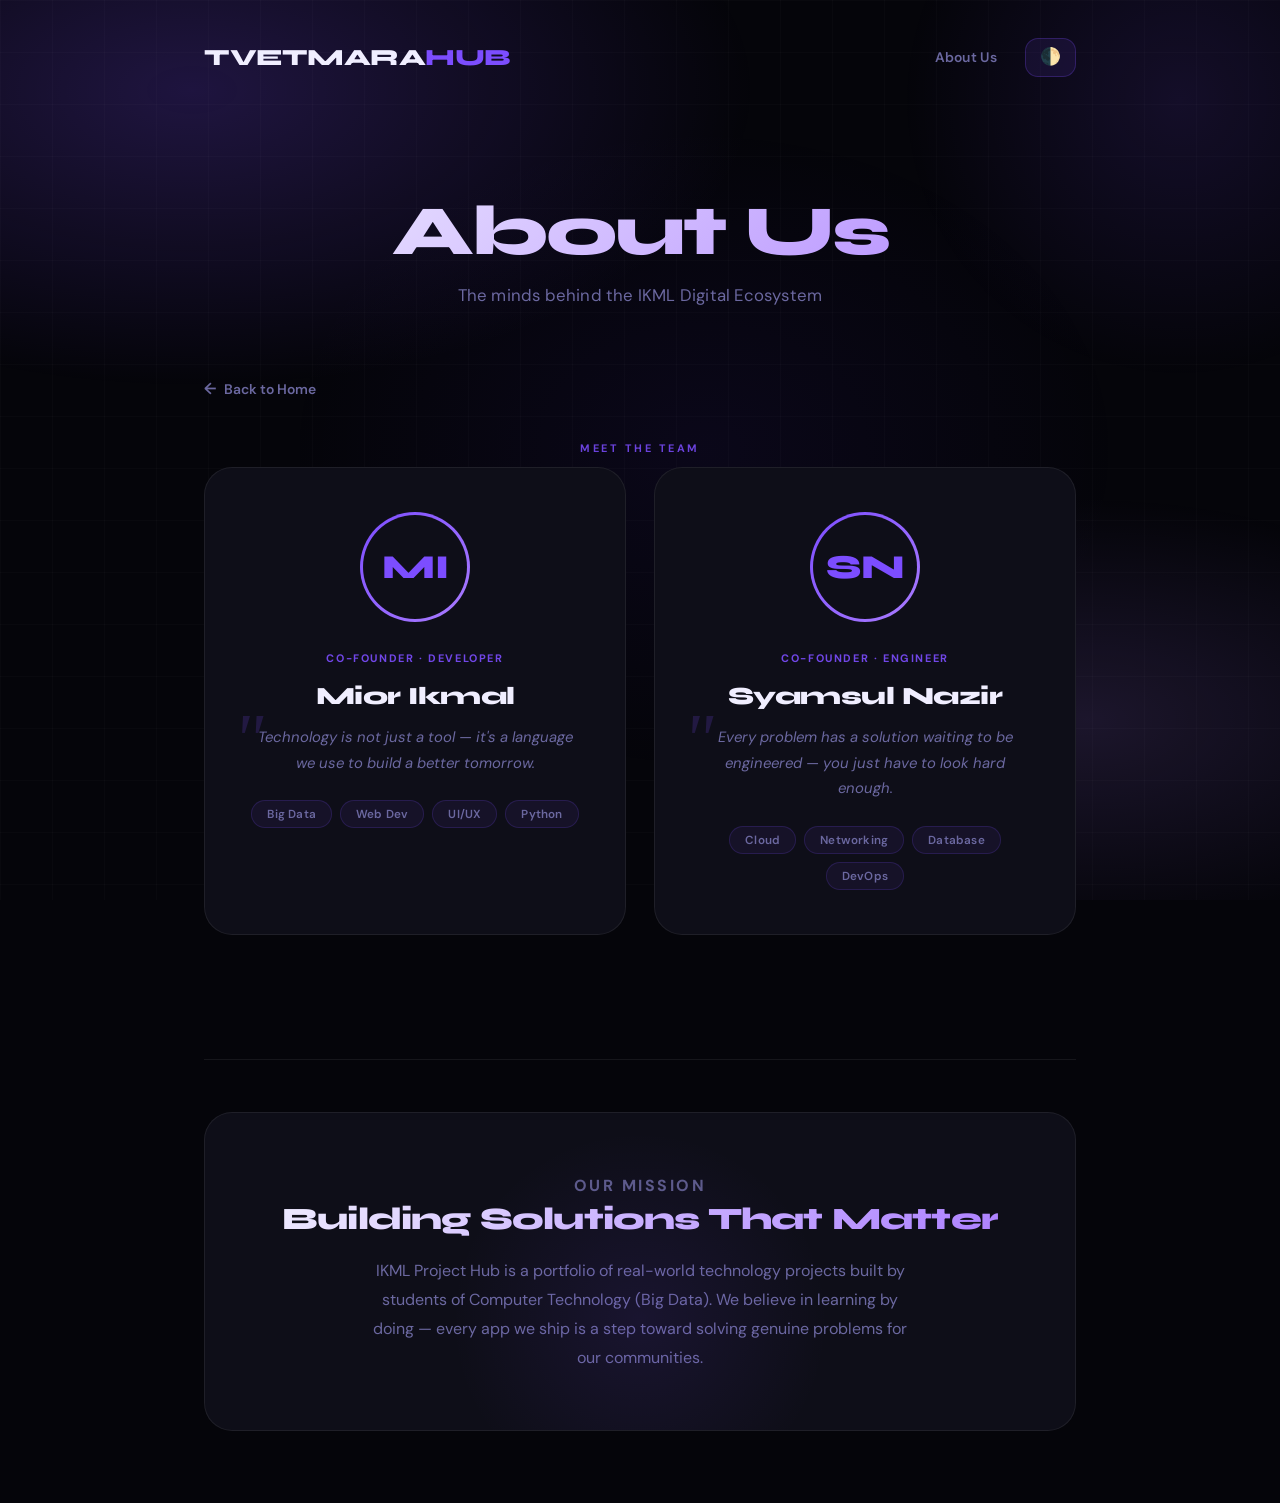
==== commit 47b09511: "new" ====
--- a/aboutus.html
+++ b/aboutus.html
@@ -25,7 +25,7 @@
 
     <!-- NAV -->
     <nav class="main-nav">
-        <a href="homepage.html" class="logo">IKML<span>HUB</span></a>
+        <a href="index.html" class="logo">TVETMARA<span>HUB</span></a>
         <div class="nav-links">
             <a href="aboutus.html" class="nav-item">About Us</a>
             <button onclick="toggleTheme()" class="theme-toggle">🌓</button>
@@ -50,7 +50,7 @@
         <!-- Mior Ikmal -->
         <div class="profile-card">
             <div class="avatar-wrap">
-                <img src="miorikmal.jpg" alt="Mior Ikmal"
+                <img src="https://miorikmal06.github.io/MIOR-30-/mio.png" alt="Mior Ikmal"
                      onerror="this.style.display='none';this.nextElementSibling.style.display='flex';">
                 <div class="avatar-initials" style="display:none;">MI</div>
             </div>
@@ -70,7 +70,7 @@
         <!-- Syamsul Nazir -->
         <div class="profile-card">
             <div class="avatar-wrap">
-                <img src="syamsulnazir.jpg" alt="Syamsul Nazir"
+                <img src="https://lapcc.syamsulock0457.workers.dev/image/Mehd.jpg" alt="Syamsul Nazir"
                      onerror="this.style.display='none';this.nextElementSibling.style.display='flex';">
                 <div class="avatar-initials" style="display:none;">SN</div>
             </div>
